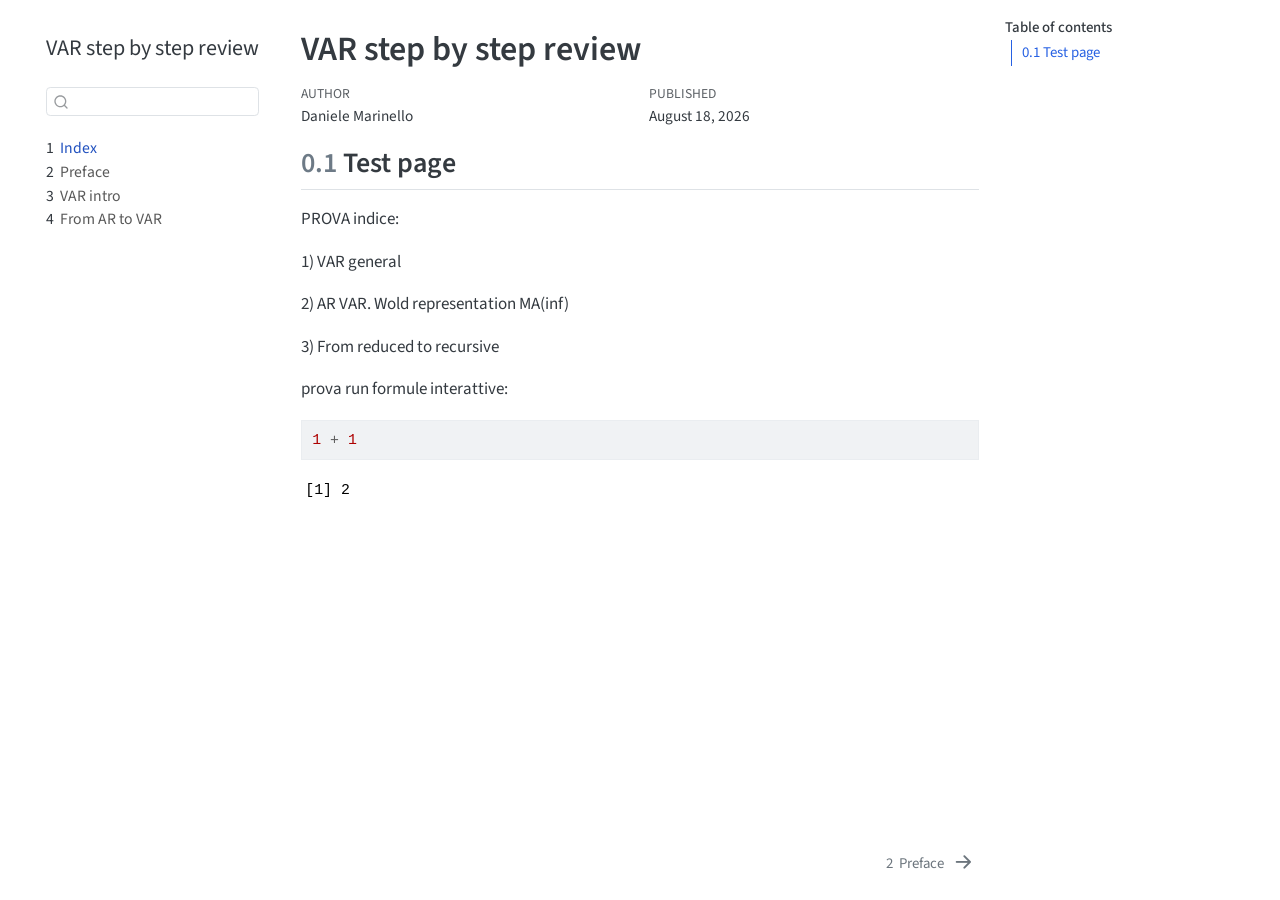
==== index.html @ 7cda6bf6 "Built site for gh-pages" ====
<!DOCTYPE html>
<html xmlns="http://www.w3.org/1999/xhtml" lang="en" xml:lang="en"><head>

<meta charset="utf-8">
<meta name="generator" content="quarto-1.9.37">

<meta name="viewport" content="width=device-width, initial-scale=1.0, user-scalable=yes">

<meta name="author" content="Daniele Marinello">
<meta name="dcterms.date" content="2026-08-18">

<title>VAR step by step review</title>
<style>
/* Default styles provided by pandoc.
** See https://pandoc.org/MANUAL.html#variables-for-html for config info.
*/
code{white-space: pre-wrap;}
span.smallcaps{font-variant: small-caps;}
div.columns{display: flex; gap: min(4vw, 1.5em);}
div.column{flex: auto; overflow-x: auto;}
div.hanging-indent{margin-left: 1.5em; text-indent: -1.5em;}
ul.task-list{list-style: none;}
ul.task-list li input[type="checkbox"] {
  width: 0.8em;
  margin: 0 0.8em 0.2em -1em; /* quarto-specific, see https://github.com/quarto-dev/quarto-cli/issues/4556 */ 
  vertical-align: middle;
}
/* CSS for syntax highlighting */
html { -webkit-text-size-adjust: 100%; }
pre > code.sourceCode { white-space: pre; position: relative; }
pre > code.sourceCode > span { display: inline-block; line-height: 1.25; }
pre > code.sourceCode > span:empty { height: 1.2em; }
.sourceCode { overflow: visible; }
code.sourceCode > span { color: inherit; text-decoration: inherit; }
div.sourceCode { margin: 1em 0; }
pre.sourceCode { margin: 0; }
@media screen {
div.sourceCode { overflow: auto; }
}
@media print {
pre > code.sourceCode { white-space: pre-wrap; }
pre > code.sourceCode > span { text-indent: -5em; padding-left: 5em; }
}
pre.numberSource code
  { counter-reset: source-line 0; }
pre.numberSource code > span
  { position: relative; left: -4em; counter-increment: source-line; }
pre.numberSource code > span > a:first-child::before
  { content: counter(source-line);
    position: relative; left: -1em; text-align: right; vertical-align: baseline;
    border: none; display: inline-block;
    -webkit-touch-callout: none; -webkit-user-select: none;
    -khtml-user-select: none; -moz-user-select: none;
    -ms-user-select: none; user-select: none;
    padding: 0 4px; width: 4em;
  }
pre.numberSource { margin-left: 3em;  padding-left: 4px; }
div.sourceCode
  {   }
@media screen {
pre > code.sourceCode > span > a:first-child::before { text-decoration: underline; }
}
</style>


<script src="site_libs/quarto-nav/quarto-nav.js"></script>
<script src="site_libs/quarto-nav/headroom.min.js"></script>
<script src="site_libs/clipboard/clipboard.min.js"></script>
<script src="site_libs/quarto-search/autocomplete.umd.js"></script>
<script src="site_libs/quarto-search/fuse.min.js"></script>
<script src="site_libs/quarto-search/quarto-search.js"></script>
<meta name="quarto:offset" content="./">
<link href="./preface.html" rel="next">
<script src="site_libs/quarto-html/quarto.js" type="module"></script>
<script src="site_libs/quarto-html/tabsets/tabsets.js" type="module"></script>
<script src="site_libs/quarto-html/popper.min.js"></script>
<script src="site_libs/quarto-html/tippy.umd.min.js"></script>
<script src="site_libs/quarto-html/anchor.min.js"></script>
<link href="site_libs/quarto-html/tippy.css" rel="stylesheet">
<link href="site_libs/quarto-html/quarto-syntax-highlighting-7f8f88aac4f3542376d5c11b86a4c14d.css" rel="stylesheet" id="quarto-text-highlighting-styles">
<script src="site_libs/bootstrap/bootstrap.min.js"></script>
<link href="site_libs/bootstrap/bootstrap-icons.css" rel="stylesheet">
<link href="site_libs/bootstrap/bootstrap-5ccb035bea26c1e21f80f44cf7c27909.min.css" rel="stylesheet" append-hash="true" id="quarto-bootstrap" data-mode="light">
<script id="quarto-search-options" type="application/json">{
  "location": "sidebar",
  "copy-button": false,
  "collapse-after": 3,
  "panel-placement": "start",
  "type": "textbox",
  "limit": 50,
  "keyboard-shortcut": [
    "f",
    "/",
    "s"
  ],
  "show-item-context": false,
  "language": {
    "search-no-results-text": "No results",
    "search-matching-documents-text": "matching documents",
    "search-copy-link-title": "Copy link to search",
    "search-hide-matches-text": "Hide additional matches",
    "search-more-match-text": "more match in this document",
    "search-more-matches-text": "more matches in this document",
    "search-clear-button-title": "Clear",
    "search-text-placeholder": "",
    "search-detached-cancel-button-title": "Cancel",
    "search-submit-button-title": "Submit",
    "search-label": "Search"
  }
}</script>


<link rel="stylesheet" href="styles.css">
</head>

<body class="nav-sidebar floating quarto-light">

<div id="quarto-search-results"></div>
  <header id="quarto-header" class="headroom fixed-top">
  <nav class="quarto-secondary-nav">
    <div class="container-fluid d-flex">
      <button type="button" class="quarto-btn-toggle btn" data-bs-toggle="collapse" role="button" data-bs-target=".quarto-sidebar-collapse-item" aria-controls="quarto-sidebar" aria-expanded="false" aria-label="Toggle sidebar navigation" onclick="if (window.quartoToggleHeadroom) { window.quartoToggleHeadroom(); }">
        <i class="bi bi-layout-text-sidebar-reverse"></i>
      </button>
        <nav class="quarto-page-breadcrumbs" aria-label="breadcrumb"><ol class="breadcrumb"><li class="breadcrumb-item"><a href="./index.html"><span class="chapter-number">1</span>&nbsp; <span class="chapter-title">Index</span></a></li></ol></nav>
        <a class="flex-grow-1" role="navigation" data-bs-toggle="collapse" data-bs-target=".quarto-sidebar-collapse-item" aria-controls="quarto-sidebar" aria-expanded="false" aria-label="Toggle sidebar navigation" onclick="if (window.quartoToggleHeadroom) { window.quartoToggleHeadroom(); }">      
        </a>
      <button type="button" class="btn quarto-search-button" aria-label="Search" onclick="window.quartoOpenSearch();">
        <i class="bi bi-search"></i>
      </button>
    </div>
  </nav>
</header>
<!-- content -->
<div id="quarto-content" class="quarto-container page-columns page-rows-contents page-layout-article">
<!-- sidebar -->
  <nav id="quarto-sidebar" class="sidebar collapse collapse-horizontal quarto-sidebar-collapse-item sidebar-navigation floating overflow-auto">
    <div class="pt-lg-2 mt-2 text-left sidebar-header">
    <div class="sidebar-title mb-0 py-0">
      <a href="./">VAR step by step review</a> 
    </div>
      </div>
        <div class="mt-2 flex-shrink-0 align-items-center">
        <div class="sidebar-search">
        <div id="quarto-search" class="" title="Search"></div>
        </div>
        </div>
    <div class="sidebar-menu-container"> 
    <ul class="list-unstyled mt-1">
        <li class="sidebar-item">
  <div class="sidebar-item-container"> 
  <a href="./index.html" class="sidebar-item-text sidebar-link active">
 <span class="menu-text"><span class="chapter-number">1</span>&nbsp; <span class="chapter-title">Index</span></span></a>
  </div>
</li>
        <li class="sidebar-item">
  <div class="sidebar-item-container"> 
  <a href="./preface.html" class="sidebar-item-text sidebar-link">
 <span class="menu-text"><span class="chapter-number">2</span>&nbsp; <span class="chapter-title">Preface</span></span></a>
  </div>
</li>
        <li class="sidebar-item">
  <div class="sidebar-item-container"> 
  <a href="./01-what-is-var.html" class="sidebar-item-text sidebar-link">
 <span class="menu-text"><span class="chapter-number">3</span>&nbsp; <span class="chapter-title">VAR intro</span></span></a>
  </div>
</li>
        <li class="sidebar-item">
  <div class="sidebar-item-container"> 
  <a href="./02-from-ar-to-var.html" class="sidebar-item-text sidebar-link">
 <span class="menu-text"><span class="chapter-number">4</span>&nbsp; <span class="chapter-title">From AR to VAR</span></span></a>
  </div>
</li>
    </ul>
    </div>
</nav>
<div id="quarto-sidebar-glass" class="quarto-sidebar-collapse-item" data-bs-toggle="collapse" data-bs-target=".quarto-sidebar-collapse-item"></div>
<!-- margin-sidebar -->
    <div id="quarto-margin-sidebar" class="sidebar margin-sidebar">
        <nav id="TOC" role="doc-toc" class="toc-active">
    <h2 id="toc-title">Table of contents</h2>
   
  <ul>
  <li><a href="#test-page" id="toc-test-page" class="nav-link active" data-scroll-target="#test-page"><span class="header-section-number">0.1</span> Test page</a></li>
  </ul>
</nav>
    </div>
<!-- main -->
<main class="content" id="quarto-document-content">

<header id="title-block-header" class="quarto-title-block default">
<div class="quarto-title">
<h1 class="title">VAR step by step review</h1>
</div>



<div class="quarto-title-meta">

    <div>
    <div class="quarto-title-meta-heading">Author</div>
    <div class="quarto-title-meta-contents">
             <p>Daniele Marinello </p>
          </div>
  </div>
    
    <div>
    <div class="quarto-title-meta-heading">Published</div>
    <div class="quarto-title-meta-contents">
      <p class="date">August 18, 2026</p>
    </div>
  </div>
  
    
  </div>
  


</header>


<section id="test-page" class="level2" data-number="0.1">
<h2 data-number="0.1" class="anchored" data-anchor-id="test-page"><span class="header-section-number">0.1</span> Test page</h2>
<p>PROVA indice:</p>
<p>1) VAR general</p>
<p>2) AR VAR. Wold representation MA(inf)</p>
<p>3) From reduced to recursive</p>
<p>prova run formule interattive:</p>
<div class="cell">
<div class="code-copy-outer-scaffold"><div class="sourceCode cell-code" id="cb1"><pre class="sourceCode r code-with-copy"><code class="sourceCode r"><span id="cb1-1"><a href="#cb1-1" aria-hidden="true" tabindex="-1"></a><span class="dv">1</span> <span class="sc">+</span> <span class="dv">1</span></span></code></pre></div><button title="Copy to Clipboard" class="code-copy-button"><i class="bi"></i></button></div>
<div class="cell-output cell-output-stdout">
<pre><code>[1] 2</code></pre>
</div>
</div>


</section>

</main> <!-- /main -->
<script id="quarto-html-after-body" type="application/javascript">
  window.document.addEventListener("DOMContentLoaded", function (event) {
    const icon = "";
    const anchorJS = new window.AnchorJS();
    anchorJS.options = {
      placement: 'right',
      icon: icon
    };
    anchorJS.add('.anchored');
    const isCodeAnnotation = (el) => {
      for (const clz of el.classList) {
        if (clz.startsWith('code-annotation-')) {                     
          return true;
        }
      }
      return false;
    }
    const onCopySuccess = function(e) {
      // button target
      const button = e.trigger;
      // don't keep focus
      button.blur();
      // flash "checked"
      button.classList.add('code-copy-button-checked');
      var currentTitle = button.getAttribute("title");
      button.setAttribute("title", "Copied!");
      let tooltip;
      if (window.bootstrap) {
        button.setAttribute("data-bs-toggle", "tooltip");
        button.setAttribute("data-bs-placement", "left");
        button.setAttribute("data-bs-title", "Copied!");
        tooltip = new bootstrap.Tooltip(button, 
          { trigger: "manual", 
            customClass: "code-copy-button-tooltip",
            offset: [0, -8]});
        tooltip.show();    
      }
      setTimeout(function() {
        if (tooltip) {
          tooltip.hide();
          button.removeAttribute("data-bs-title");
          button.removeAttribute("data-bs-toggle");
          button.removeAttribute("data-bs-placement");
        }
        button.setAttribute("title", currentTitle);
        button.classList.remove('code-copy-button-checked');
      }, 1000);
      // clear code selection
      e.clearSelection();
    }
    const getTextToCopy = function(trigger) {
      const outerScaffold = trigger.parentElement.cloneNode(true);
      const codeEl = outerScaffold.querySelector('code');
      for (const childEl of codeEl.children) {
        if (isCodeAnnotation(childEl)) {
          childEl.remove();
        }
      }
      return codeEl.innerText;
    }
    const clipboard = new window.ClipboardJS('.code-copy-button:not([data-in-quarto-modal])', {
      text: getTextToCopy
    });
    clipboard.on('success', onCopySuccess);
    if (window.document.getElementById('quarto-embedded-source-code-modal')) {
      const clipboardModal = new window.ClipboardJS('.code-copy-button[data-in-quarto-modal]', {
        text: getTextToCopy,
        container: window.document.getElementById('quarto-embedded-source-code-modal')
      });
      clipboardModal.on('success', onCopySuccess);
    }
      var localhostRegex = new RegExp(/^(?:http|https):\/\/localhost\:?[0-9]*\//);
      var mailtoRegex = new RegExp(/^mailto:/);
        var filterRegex = new RegExp('/' + window.location.host + '/');
      var isInternal = (href) => {
          return filterRegex.test(href) || localhostRegex.test(href) || mailtoRegex.test(href);
      }
      // Inspect non-navigation links and adorn them if external
     var links = window.document.querySelectorAll('a[href]:not(.nav-link):not(.navbar-brand):not(.toc-action):not(.sidebar-link):not(.sidebar-item-toggle):not(.pagination-link):not(.no-external):not([aria-hidden]):not(.dropdown-item):not(.quarto-navigation-tool):not(.about-link)');
      for (var i=0; i<links.length; i++) {
        const link = links[i];
        if (!isInternal(link.href)) {
          // undo the damage that might have been done by quarto-nav.js in the case of
          // links that we want to consider external
          if (link.dataset.originalHref !== undefined) {
            link.href = link.dataset.originalHref;
          }
        }
      }
    function tippyHover(el, contentFn, onTriggerFn, onUntriggerFn) {
      const config = {
        allowHTML: true,
        maxWidth: 500,
        delay: 100,
        arrow: false,
        appendTo: function(el) {
            return el.parentElement;
        },
        interactive: true,
        interactiveBorder: 10,
        theme: 'quarto',
        placement: 'bottom-start',
      };
      if (contentFn) {
        config.content = contentFn;
      }
      if (onTriggerFn) {
        config.onTrigger = onTriggerFn;
      }
      if (onUntriggerFn) {
        config.onUntrigger = onUntriggerFn;
      }
      window.tippy(el, config); 
    }
    const noterefs = window.document.querySelectorAll('a[role="doc-noteref"]');
    for (var i=0; i<noterefs.length; i++) {
      const ref = noterefs[i];
      tippyHover(ref, function() {
        // use id or data attribute instead here
        let href = ref.getAttribute('data-footnote-href') || ref.getAttribute('href');
        try { href = new URL(href).hash; } catch {}
        const id = href.replace(/^#\/?/, "");
        const note = window.document.getElementById(id);
        if (note) {
          return note.innerHTML;
        } else {
          return "";
        }
      });
    }
    const xrefs = window.document.querySelectorAll('a.quarto-xref');
    const processXRef = (id, note) => {
      // Strip column container classes
      const stripColumnClz = (el) => {
        el.classList.remove("page-full", "page-columns");
        if (el.children) {
          for (const child of el.children) {
            stripColumnClz(child);
          }
        }
      }
      stripColumnClz(note)
      if (id === null || id.startsWith('sec-')) {
        // Special case sections, only their first couple elements
        const container = document.createElement("div");
        if (note.children && note.children.length > 2) {
          container.appendChild(note.children[0].cloneNode(true));
          for (let i = 1; i < note.children.length; i++) {
            const child = note.children[i];
            if (child.tagName === "P" && child.innerText === "") {
              continue;
            } else {
              container.appendChild(child.cloneNode(true));
              break;
            }
          }
          if (window.Quarto?.typesetMath) {
            window.Quarto.typesetMath(container);
          }
          return container.innerHTML
        } else {
          if (window.Quarto?.typesetMath) {
            window.Quarto.typesetMath(note);
          }
          return note.innerHTML;
        }
      } else {
        // Remove any anchor links if they are present
        const anchorLink = note.querySelector('a.anchorjs-link');
        if (anchorLink) {
          anchorLink.remove();
        }
        if (window.Quarto?.typesetMath) {
          window.Quarto.typesetMath(note);
        }
        if (note.classList.contains("callout")) {
          return note.outerHTML;
        } else {
          return note.innerHTML;
        }
      }
    }
    for (var i=0; i<xrefs.length; i++) {
      const xref = xrefs[i];
      tippyHover(xref, undefined, function(instance) {
        instance.disable();
        let url = xref.getAttribute('href');
        let hash = undefined; 
        if (url.startsWith('#')) {
          hash = url;
        } else {
          try { hash = new URL(url).hash; } catch {}
        }
        if (hash) {
          const id = hash.replace(/^#\/?/, "");
          const note = window.document.getElementById(id);
          if (note !== null) {
            try {
              const html = processXRef(id, note.cloneNode(true));
              instance.setContent(html);
            } finally {
              instance.enable();
              instance.show();
            }
          } else {
            // See if we can fetch this
            fetch(url.split('#')[0])
            .then(res => res.text())
            .then(html => {
              const parser = new DOMParser();
              const htmlDoc = parser.parseFromString(html, "text/html");
              const note = htmlDoc.getElementById(id);
              if (note !== null) {
                const html = processXRef(id, note);
                instance.setContent(html);
              } 
            }).finally(() => {
              instance.enable();
              instance.show();
            });
          }
        } else {
          // See if we can fetch a full url (with no hash to target)
          // This is a special case and we should probably do some content thinning / targeting
          fetch(url)
          .then(res => res.text())
          .then(html => {
            const parser = new DOMParser();
            const htmlDoc = parser.parseFromString(html, "text/html");
            const note = htmlDoc.querySelector('main.content');
            if (note !== null) {
              // This should only happen for chapter cross references
              // (since there is no id in the URL)
              // remove the first header
              if (note.children.length > 0 && note.children[0].tagName === "HEADER") {
                note.children[0].remove();
              }
              const html = processXRef(null, note);
              instance.setContent(html);
            } 
          }).finally(() => {
            instance.enable();
            instance.show();
          });
        }
      }, function(instance) {
      });
    }
        let selectedAnnoteEl;
        const selectorForAnnotation = ( cell, annotation) => {
          let cellAttr = 'data-code-cell="' + cell + '"';
          let lineAttr = 'data-code-annotation="' +  annotation + '"';
          const selector = 'span[' + cellAttr + '][' + lineAttr + ']';
          return selector;
        }
        const selectCodeLines = (annoteEl) => {
          const doc = window.document;
          const targetCell = annoteEl.getAttribute("data-target-cell");
          const targetAnnotation = annoteEl.getAttribute("data-target-annotation");
          const annoteSpan = window.document.querySelector(selectorForAnnotation(targetCell, targetAnnotation));
          const lines = annoteSpan.getAttribute("data-code-lines").split(",");
          const lineIds = lines.map((line) => {
            return targetCell + "-" + line;
          })
          let top = null;
          let height = null;
          let parent = null;
          if (lineIds.length > 0) {
              //compute the position of the single el (top and bottom and make a div)
              const el = window.document.getElementById(lineIds[0]);
              top = el.offsetTop;
              height = el.offsetHeight;
              parent = el.parentElement.parentElement;
            if (lineIds.length > 1) {
              const lastEl = window.document.getElementById(lineIds[lineIds.length - 1]);
              const bottom = lastEl.offsetTop + lastEl.offsetHeight;
              height = bottom - top;
            }
            if (top !== null && height !== null && parent !== null) {
              // cook up a div (if necessary) and position it 
              let div = window.document.getElementById("code-annotation-line-highlight");
              if (div === null) {
                div = window.document.createElement("div");
                div.setAttribute("id", "code-annotation-line-highlight");
                div.style.position = 'absolute';
                parent.appendChild(div);
              }
              div.style.top = top - 2 + "px";
              div.style.height = height + 4 + "px";
              div.style.left = 0;
              let gutterDiv = window.document.getElementById("code-annotation-line-highlight-gutter");
              if (gutterDiv === null) {
                gutterDiv = window.document.createElement("div");
                gutterDiv.setAttribute("id", "code-annotation-line-highlight-gutter");
                gutterDiv.style.position = 'absolute';
                const codeCell = window.document.getElementById(targetCell);
                const gutter = codeCell.querySelector('.code-annotation-gutter');
                gutter.appendChild(gutterDiv);
              }
              gutterDiv.style.top = top - 2 + "px";
              gutterDiv.style.height = height + 4 + "px";
            }
            selectedAnnoteEl = annoteEl;
          }
        };
        const unselectCodeLines = () => {
          const elementsIds = ["code-annotation-line-highlight", "code-annotation-line-highlight-gutter"];
          elementsIds.forEach((elId) => {
            const div = window.document.getElementById(elId);
            if (div) {
              div.remove();
            }
          });
          selectedAnnoteEl = undefined;
        };
          // Handle positioning of the toggle
      window.addEventListener(
        "resize",
        throttle(() => {
          elRect = undefined;
          if (selectedAnnoteEl) {
            selectCodeLines(selectedAnnoteEl);
          }
        }, 10)
      );
      function throttle(fn, ms) {
      let throttle = false;
      let timer;
        return (...args) => {
          if(!throttle) { // first call gets through
              fn.apply(this, args);
              throttle = true;
          } else { // all the others get throttled
              if(timer) clearTimeout(timer); // cancel #2
              timer = setTimeout(() => {
                fn.apply(this, args);
                timer = throttle = false;
              }, ms);
          }
        };
      }
        // Attach click handler to the DT
        const annoteDls = window.document.querySelectorAll('dt[data-target-cell]');
        for (const annoteDlNode of annoteDls) {
          annoteDlNode.addEventListener('click', (event) => {
            const clickedEl = event.target;
            if (clickedEl !== selectedAnnoteEl) {
              unselectCodeLines();
              const activeEl = window.document.querySelector('dt[data-target-cell].code-annotation-active');
              if (activeEl) {
                activeEl.classList.remove('code-annotation-active');
              }
              selectCodeLines(clickedEl);
              clickedEl.classList.add('code-annotation-active');
            } else {
              // Unselect the line
              unselectCodeLines();
              clickedEl.classList.remove('code-annotation-active');
            }
          });
        }
    const findCites = (el) => {
      const parentEl = el.parentElement;
      if (parentEl) {
        const cites = parentEl.dataset.cites;
        if (cites) {
          return {
            el,
            cites: cites.split(' ')
          };
        } else {
          return findCites(el.parentElement)
        }
      } else {
        return undefined;
      }
    };
    var bibliorefs = window.document.querySelectorAll('a[role="doc-biblioref"]');
    for (var i=0; i<bibliorefs.length; i++) {
      const ref = bibliorefs[i];
      const citeInfo = findCites(ref);
      if (citeInfo) {
        tippyHover(citeInfo.el, function() {
          var popup = window.document.createElement('div');
          citeInfo.cites.forEach(function(cite) {
            var citeDiv = window.document.createElement('div');
            citeDiv.classList.add('hanging-indent');
            citeDiv.classList.add('csl-entry');
            var biblioDiv = window.document.getElementById('ref-' + cite);
            if (biblioDiv) {
              citeDiv.innerHTML = biblioDiv.innerHTML;
            }
            popup.appendChild(citeDiv);
          });
          return popup.innerHTML;
        });
      }
    }
  });
  </script>
<nav class="page-navigation">
  <div class="nav-page nav-page-previous">
  </div>
  <div class="nav-page nav-page-next">
      <a href="./preface.html" class="pagination-link" aria-label="Preface">
        <span class="nav-page-text"><span class="chapter-number">2</span>&nbsp; <span class="chapter-title">Preface</span></span> <i class="bi bi-arrow-right-short"></i>
      </a>
  </div>
</nav>
</div> <!-- /content -->




</body></html>
---- site_libs/quarto-html/tippy.css ----
.tippy-box[data-animation=fade][data-state=hidden]{opacity:0}[data-tippy-root]{max-width:calc(100vw - 10px)}.tippy-box{position:relative;background-color:#333;color:#fff;border-radius:4px;font-size:14px;line-height:1.4;white-space:normal;outline:0;transition-property:transform,visibility,opacity}.tippy-box[data-placement^=top]>.tippy-arrow{bottom:0}.tippy-box[data-placement^=top]>.tippy-arrow:before{bottom:-7px;left:0;border-width:8px 8px 0;border-top-color:initial;transform-origin:center top}.tippy-box[data-placement^=bottom]>.tippy-arrow{top:0}.tippy-box[data-placement^=bottom]>.tippy-arrow:before{top:-7px;left:0;border-width:0 8px 8px;border-bottom-color:initial;transform-origin:center bottom}.tippy-box[data-placement^=left]>.tippy-arrow{right:0}.tippy-box[data-placement^=left]>.tippy-arrow:before{border-width:8px 0 8px 8px;border-left-color:initial;right:-7px;transform-origin:center left}.tippy-box[data-placement^=right]>.tippy-arrow{left:0}.tippy-box[data-placement^=right]>.tippy-arrow:before{left:-7px;border-width:8px 8px 8px 0;border-right-color:initial;transform-origin:center right}.tippy-box[data-inertia][data-state=visible]{transition-timing-function:cubic-bezier(.54,1.5,.38,1.11)}.tippy-arrow{width:16px;height:16px;color:#333}.tippy-arrow:before{content:"";position:absolute;border-color:transparent;border-style:solid}.tippy-content{position:relative;padding:5px 9px;z-index:1}
---- site_libs/quarto-html/quarto-syntax-highlighting-7f8f88aac4f3542376d5c11b86a4c14d.css ----
/* quarto syntax highlight colors */
:root {
  --quarto-hl-ot-color: #003B4F;
  --quarto-hl-at-color: #657422;
  --quarto-hl-ss-color: #20794D;
  --quarto-hl-an-color: #5E5E5E;
  --quarto-hl-fu-color: #4758AB;
  --quarto-hl-st-color: #20794D;
  --quarto-hl-cf-color: #003B4F;
  --quarto-hl-op-color: #5E5E5E;
  --quarto-hl-er-color: #AD0000;
  --quarto-hl-bn-color: #AD0000;
  --quarto-hl-al-color: #AD0000;
  --quarto-hl-va-color: #111111;
  --quarto-hl-bu-color: inherit;
  --quarto-hl-ex-color: inherit;
  --quarto-hl-pp-color: #AD0000;
  --quarto-hl-in-color: #5E5E5E;
  --quarto-hl-vs-color: #20794D;
  --quarto-hl-wa-color: #5E5E5E;
  --quarto-hl-do-color: #5E5E5E;
  --quarto-hl-im-color: #00769E;
  --quarto-hl-ch-color: #20794D;
  --quarto-hl-dt-color: #AD0000;
  --quarto-hl-fl-color: #AD0000;
  --quarto-hl-co-color: #5E5E5E;
  --quarto-hl-cv-color: #5E5E5E;
  --quarto-hl-cn-color: #8f5902;
  --quarto-hl-sc-color: #5E5E5E;
  --quarto-hl-dv-color: #AD0000;
  --quarto-hl-kw-color: #003B4F;
}

/* other quarto variables */
:root {
  --quarto-font-monospace: SFMono-Regular, Menlo, Monaco, Consolas, "Liberation Mono", "Courier New", monospace;
}

/* syntax highlight based on Pandoc's rules */
pre > code.sourceCode > span {
  color: #003B4F;
}

code.sourceCode > span {
  color: #003B4F;
}

div.sourceCode,
div.sourceCode pre.sourceCode {
  color: #003B4F;
}

/* Normal */
code span {
  color: #003B4F;
}

/* Alert */
code span.al {
  color: #AD0000;
  font-style: inherit;
}

/* Annotation */
code span.an {
  color: #5E5E5E;
  font-style: inherit;
}

/* Attribute */
code span.at {
  color: #657422;
  font-style: inherit;
}

/* BaseN */
code span.bn {
  color: #AD0000;
  font-style: inherit;
}

/* BuiltIn */
code span.bu {
  font-style: inherit;
}

/* ControlFlow */
code span.cf {
  color: #003B4F;
  font-weight: bold;
  font-style: inherit;
}

/* Char */
code span.ch {
  color: #20794D;
  font-style: inherit;
}

/* Constant */
code span.cn {
  color: #8f5902;
  font-style: inherit;
}

/* Comment */
code span.co {
  color: #5E5E5E;
  font-style: inherit;
}

/* CommentVar */
code span.cv {
  color: #5E5E5E;
  font-style: italic;
}

/* Documentation */
code span.do {
  color: #5E5E5E;
  font-style: italic;
}

/* DataType */
code span.dt {
  color: #AD0000;
  font-style: inherit;
}

/* DecVal */
code span.dv {
  color: #AD0000;
  font-style: inherit;
}

/* Error */
code span.er {
  color: #AD0000;
  font-style: inherit;
}

/* Extension */
code span.ex {
  font-style: inherit;
}

/* Float */
code span.fl {
  color: #AD0000;
  font-style: inherit;
}

/* Function */
code span.fu {
  color: #4758AB;
  font-style: inherit;
}

/* Import */
code span.im {
  color: #00769E;
  font-style: inherit;
}

/* Information */
code span.in {
  color: #5E5E5E;
  font-style: inherit;
}

/* Keyword */
code span.kw {
  color: #003B4F;
  font-weight: bold;
  font-style: inherit;
}

/* Operator */
code span.op {
  color: #5E5E5E;
  font-style: inherit;
}

/* Other */
code span.ot {
  color: #003B4F;
  font-style: inherit;
}

/* Preprocessor */
code span.pp {
  color: #AD0000;
  font-style: inherit;
}

/* SpecialChar */
code span.sc {
  color: #5E5E5E;
  font-style: inherit;
}

/* SpecialString */
code span.ss {
  color: #20794D;
  font-style: inherit;
}

/* String */
code span.st {
  color: #20794D;
  font-style: inherit;
}

/* Variable */
code span.va {
  color: #111111;
  font-style: inherit;
}

/* VerbatimString */
code span.vs {
  color: #20794D;
  font-style: inherit;
}

/* Warning */
code span.wa {
  color: #5E5E5E;
  font-style: italic;
}

.prevent-inlining {
  content: "</";
}

/*# sourceMappingURL=789ad8cd35626ba772517505b42a116e.css.map */
---- styles.css ----
p {
  text-align: justify;
}
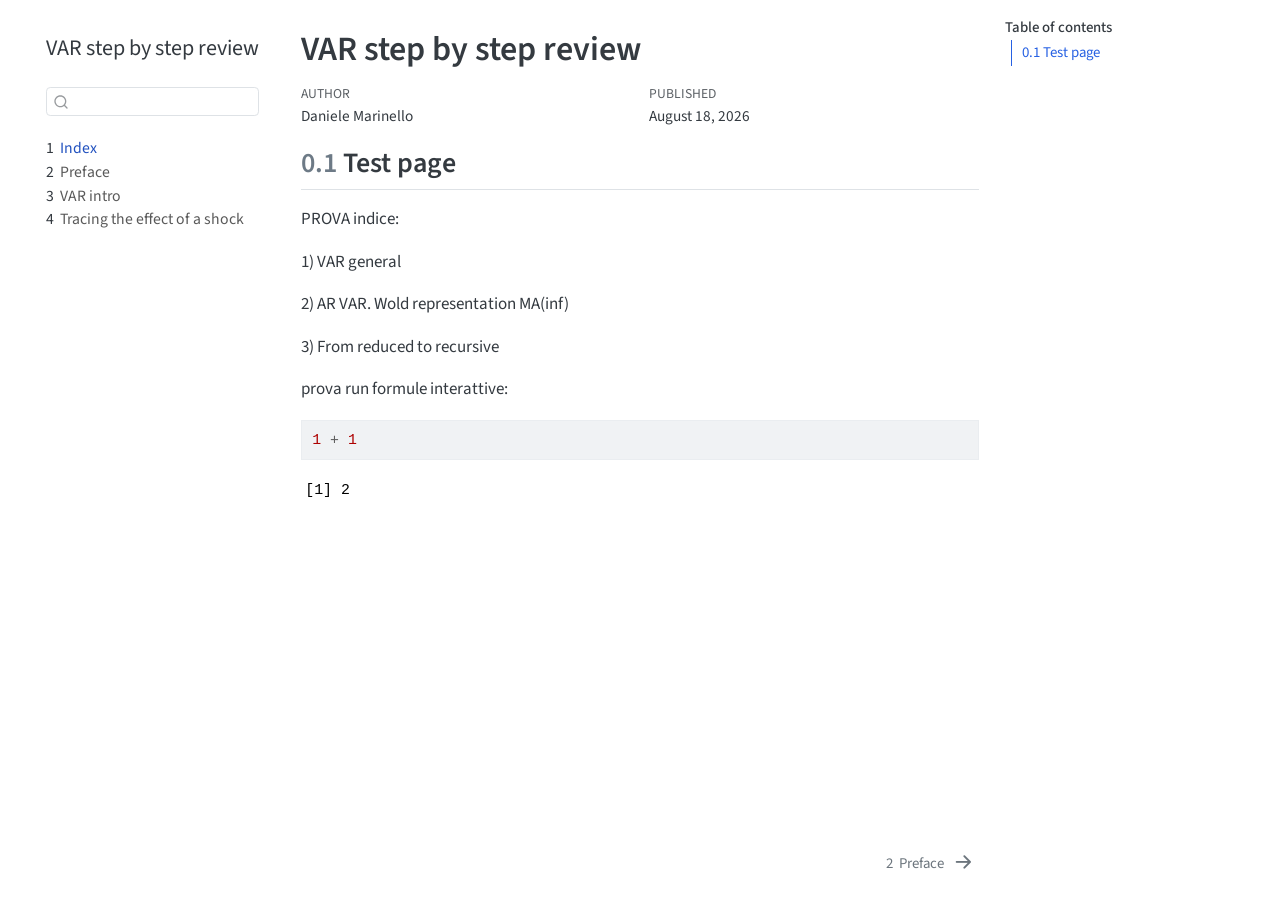
==== commit 82ecdef8: "Built site for gh-pages" ====
--- a/index.html
+++ b/index.html
@@ -168,7 +168,7 @@
         <li class="sidebar-item">
   <div class="sidebar-item-container"> 
   <a href="./02-from-ar-to-var.html" class="sidebar-item-text sidebar-link">
- <span class="menu-text"><span class="chapter-number">4</span>&nbsp; <span class="chapter-title">From AR to VAR</span></span></a>
+ <span class="menu-text"><span class="chapter-number">4</span>&nbsp; <span class="chapter-title">Tracing the effect of a shock</span></span></a>
   </div>
 </li>
     </ul>
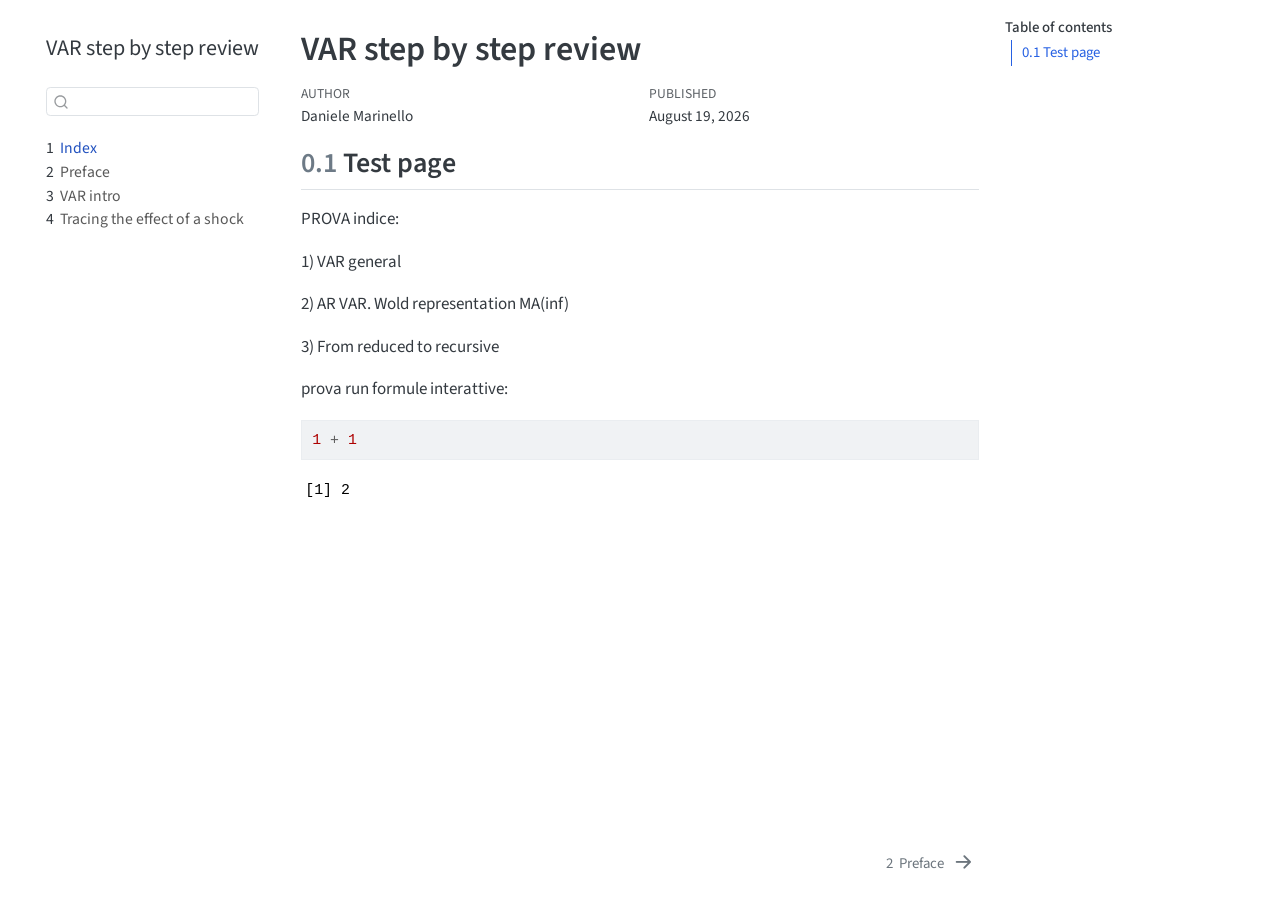
==== commit cf3e8256: "Built site for gh-pages" ====
--- a/index.html
+++ b/index.html
@@ -7,7 +7,7 @@
 <meta name="viewport" content="width=device-width, initial-scale=1.0, user-scalable=yes">
 
 <meta name="author" content="Daniele Marinello">
-<meta name="dcterms.date" content="2026-08-18">
+<meta name="dcterms.date" content="2026-08-19">
 
 <title>VAR step by step review</title>
 <style>
@@ -207,7 +207,7 @@
     <div>
     <div class="quarto-title-meta-heading">Published</div>
     <div class="quarto-title-meta-contents">
-      <p class="date">August 18, 2026</p>
+      <p class="date">August 19, 2026</p>
     </div>
   </div>
   
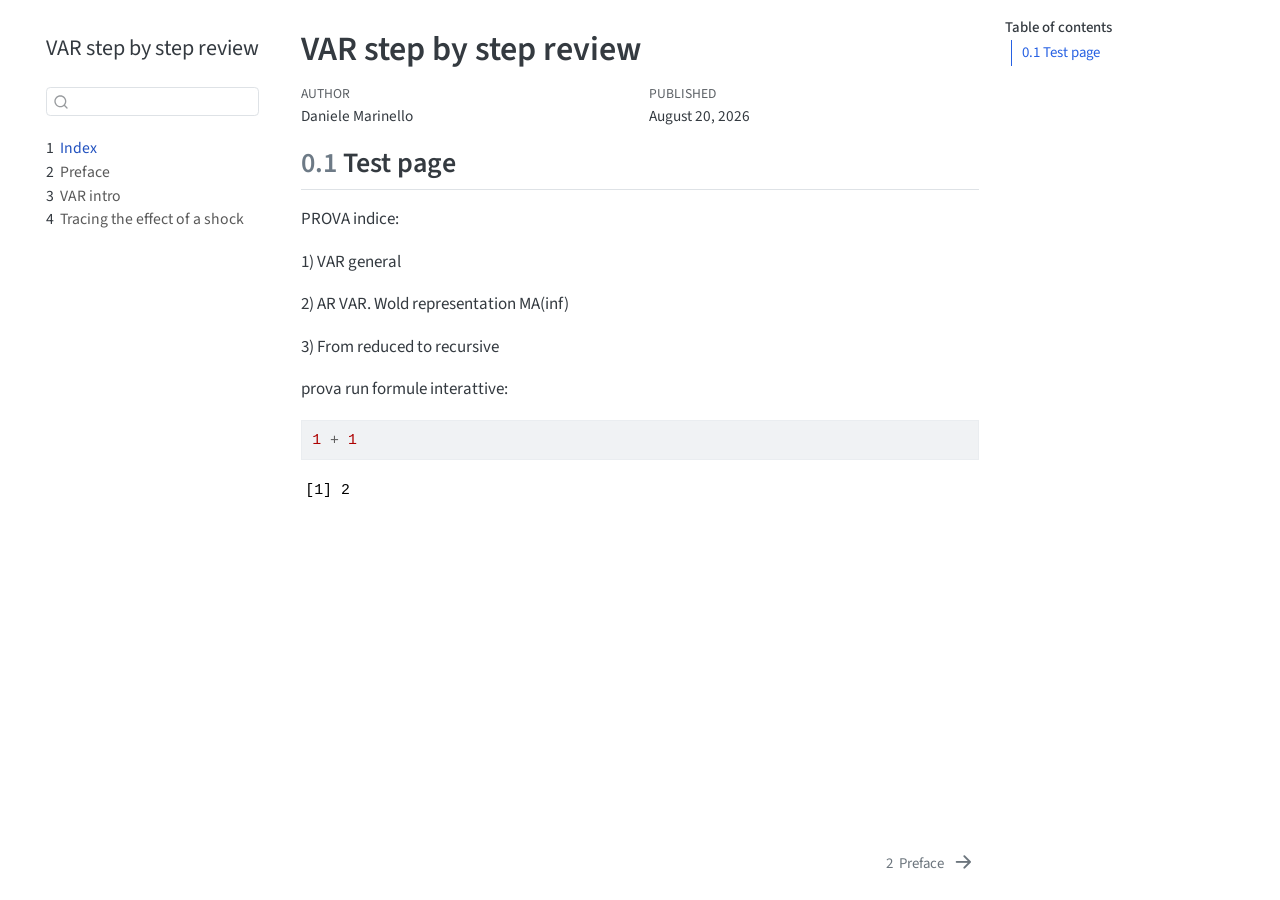
==== commit 4a37f7ac: "Built site for gh-pages" ====
--- a/index.html
+++ b/index.html
@@ -7,7 +7,7 @@
 <meta name="viewport" content="width=device-width, initial-scale=1.0, user-scalable=yes">
 
 <meta name="author" content="Daniele Marinello">
-<meta name="dcterms.date" content="2026-08-19">
+<meta name="dcterms.date" content="2026-08-20">
 
 <title>VAR step by step review</title>
 <style>
@@ -207,7 +207,7 @@
     <div>
     <div class="quarto-title-meta-heading">Published</div>
     <div class="quarto-title-meta-contents">
-      <p class="date">August 19, 2026</p>
+      <p class="date">August 20, 2026</p>
     </div>
   </div>
   
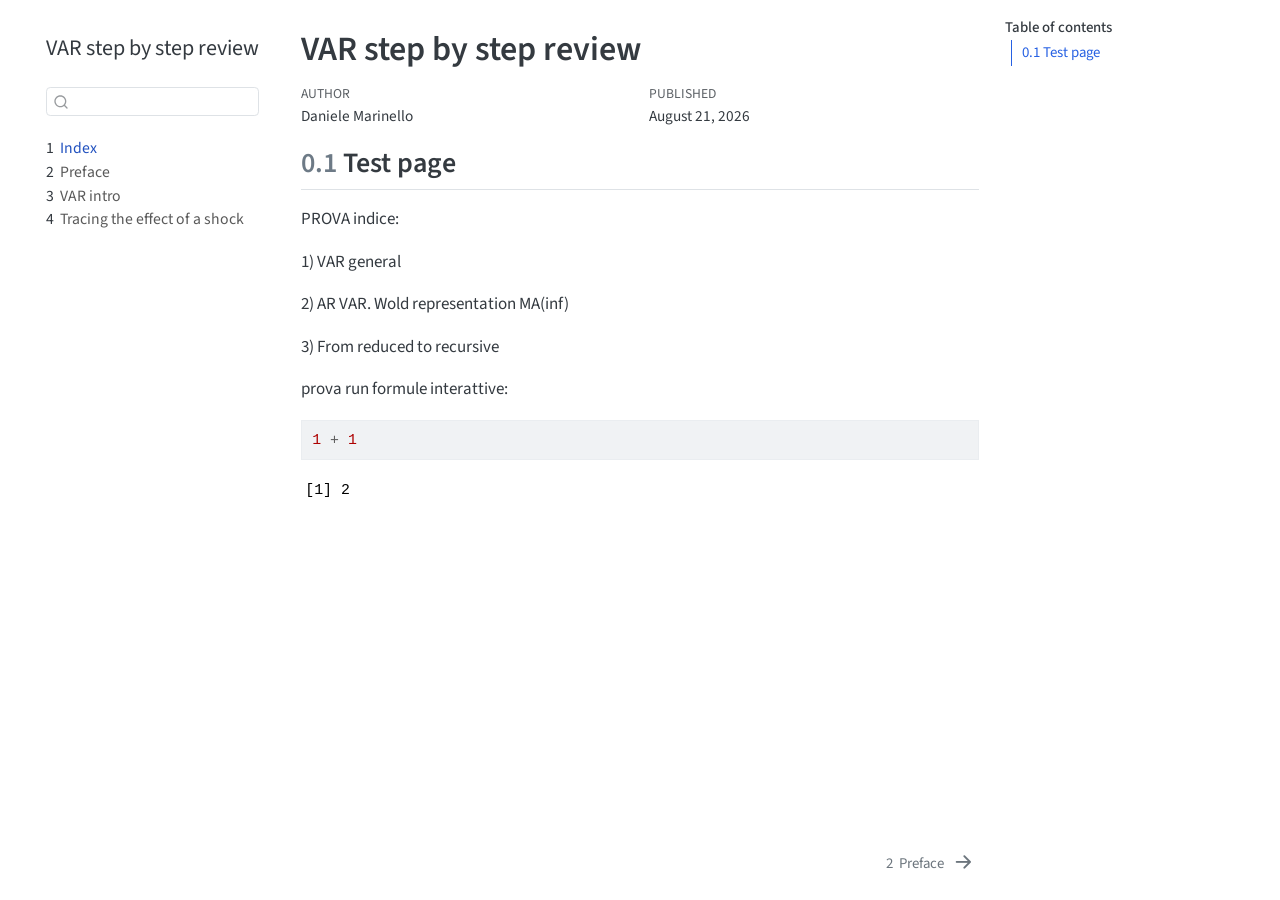
==== commit 7ed12cfb: "Built site for gh-pages" ====
--- a/index.html
+++ b/index.html
@@ -7,7 +7,7 @@
 <meta name="viewport" content="width=device-width, initial-scale=1.0, user-scalable=yes">
 
 <meta name="author" content="Daniele Marinello">
-<meta name="dcterms.date" content="2026-08-20">
+<meta name="dcterms.date" content="2026-08-21">
 
 <title>VAR step by step review</title>
 <style>
@@ -207,7 +207,7 @@
     <div>
     <div class="quarto-title-meta-heading">Published</div>
     <div class="quarto-title-meta-contents">
-      <p class="date">August 20, 2026</p>
+      <p class="date">August 21, 2026</p>
     </div>
   </div>
   
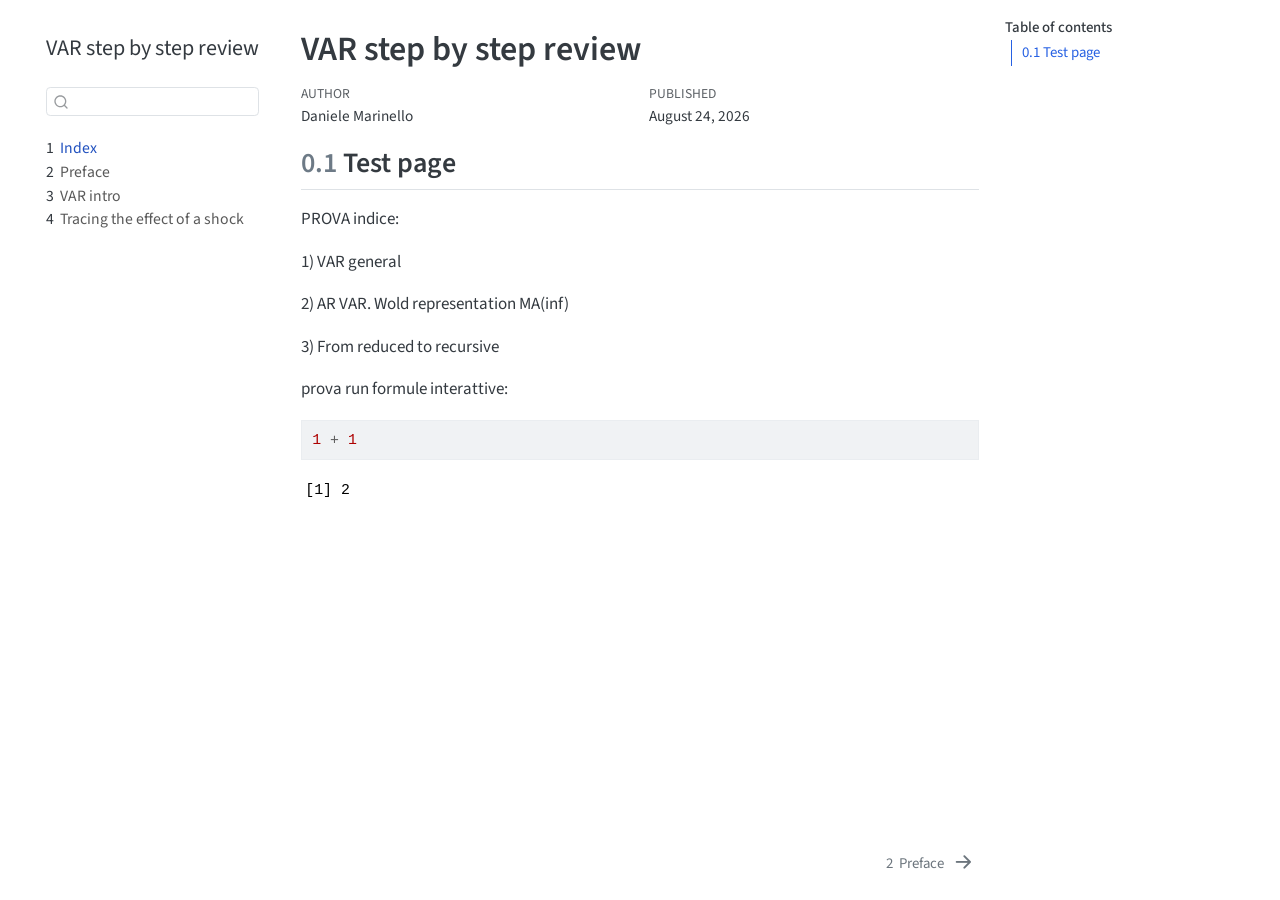
==== commit 9d8dc10e: "Built site for gh-pages" ====
--- a/index.html
+++ b/index.html
@@ -7,7 +7,7 @@
 <meta name="viewport" content="width=device-width, initial-scale=1.0, user-scalable=yes">
 
 <meta name="author" content="Daniele Marinello">
-<meta name="dcterms.date" content="2026-08-21">
+<meta name="dcterms.date" content="2026-08-24">
 
 <title>VAR step by step review</title>
 <style>
@@ -207,7 +207,7 @@
     <div>
     <div class="quarto-title-meta-heading">Published</div>
     <div class="quarto-title-meta-contents">
-      <p class="date">August 21, 2026</p>
+      <p class="date">August 24, 2026</p>
     </div>
   </div>
   
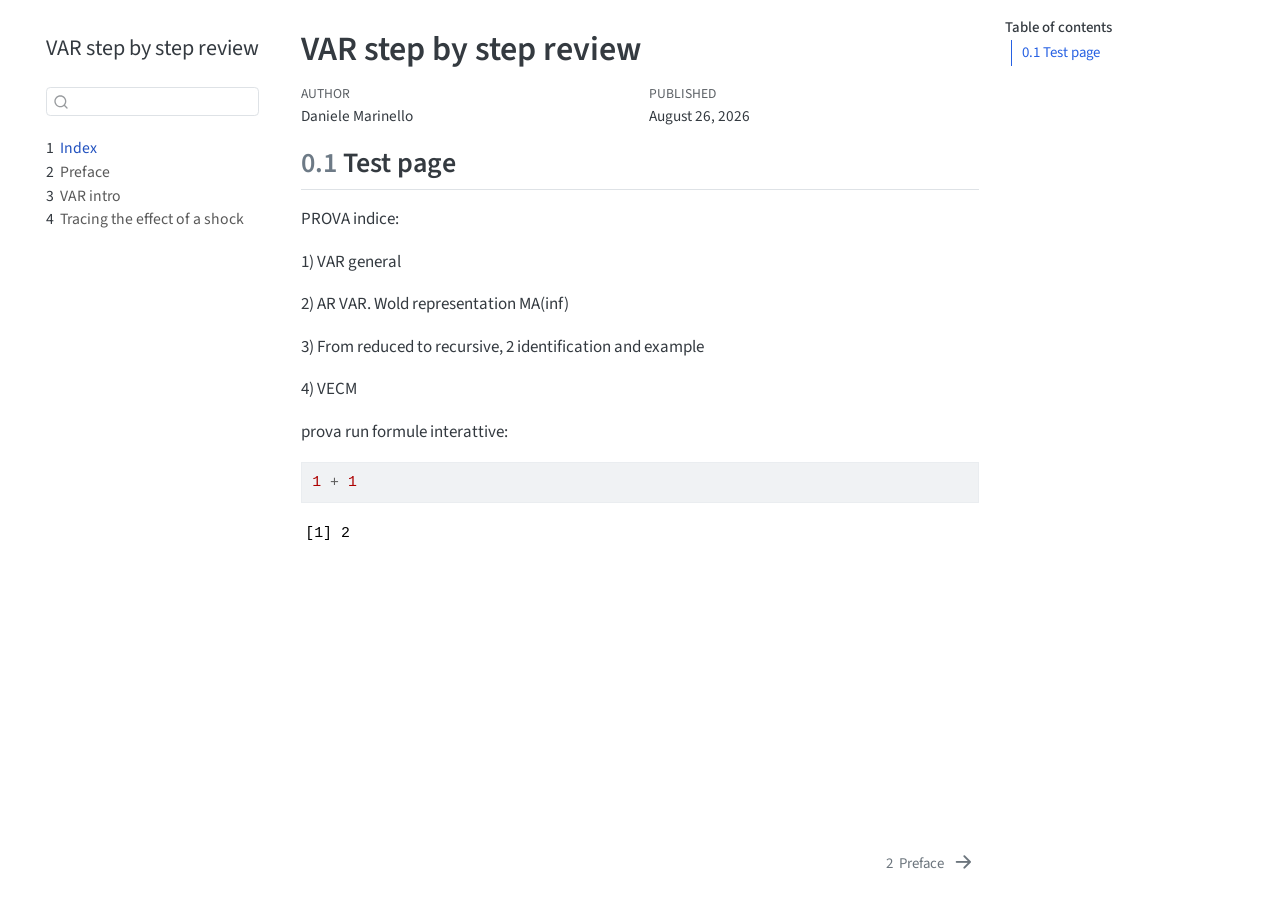
==== commit e79f5128: "Built site for gh-pages" ====
--- a/index.html
+++ b/index.html
@@ -7,7 +7,7 @@
 <meta name="viewport" content="width=device-width, initial-scale=1.0, user-scalable=yes">
 
 <meta name="author" content="Daniele Marinello">
-<meta name="dcterms.date" content="2026-08-24">
+<meta name="dcterms.date" content="2026-08-26">
 
 <title>VAR step by step review</title>
 <style>
@@ -207,7 +207,7 @@
     <div>
     <div class="quarto-title-meta-heading">Published</div>
     <div class="quarto-title-meta-contents">
-      <p class="date">August 24, 2026</p>
+      <p class="date">August 26, 2026</p>
     </div>
   </div>
   
@@ -224,7 +224,8 @@
 <p>PROVA indice:</p>
 <p>1) VAR general</p>
 <p>2) AR VAR. Wold representation MA(inf)</p>
-<p>3) From reduced to recursive</p>
+<p>3) From reduced to recursive, 2 identification and example</p>
+<p>4) VECM</p>
 <p>prova run formule interattive:</p>
 <div class="cell">
 <div class="code-copy-outer-scaffold"><div class="sourceCode cell-code" id="cb1"><pre class="sourceCode r code-with-copy"><code class="sourceCode r"><span id="cb1-1"><a href="#cb1-1" aria-hidden="true" tabindex="-1"></a><span class="dv">1</span> <span class="sc">+</span> <span class="dv">1</span></span></code></pre></div><button title="Copy to Clipboard" class="code-copy-button"><i class="bi"></i></button></div>
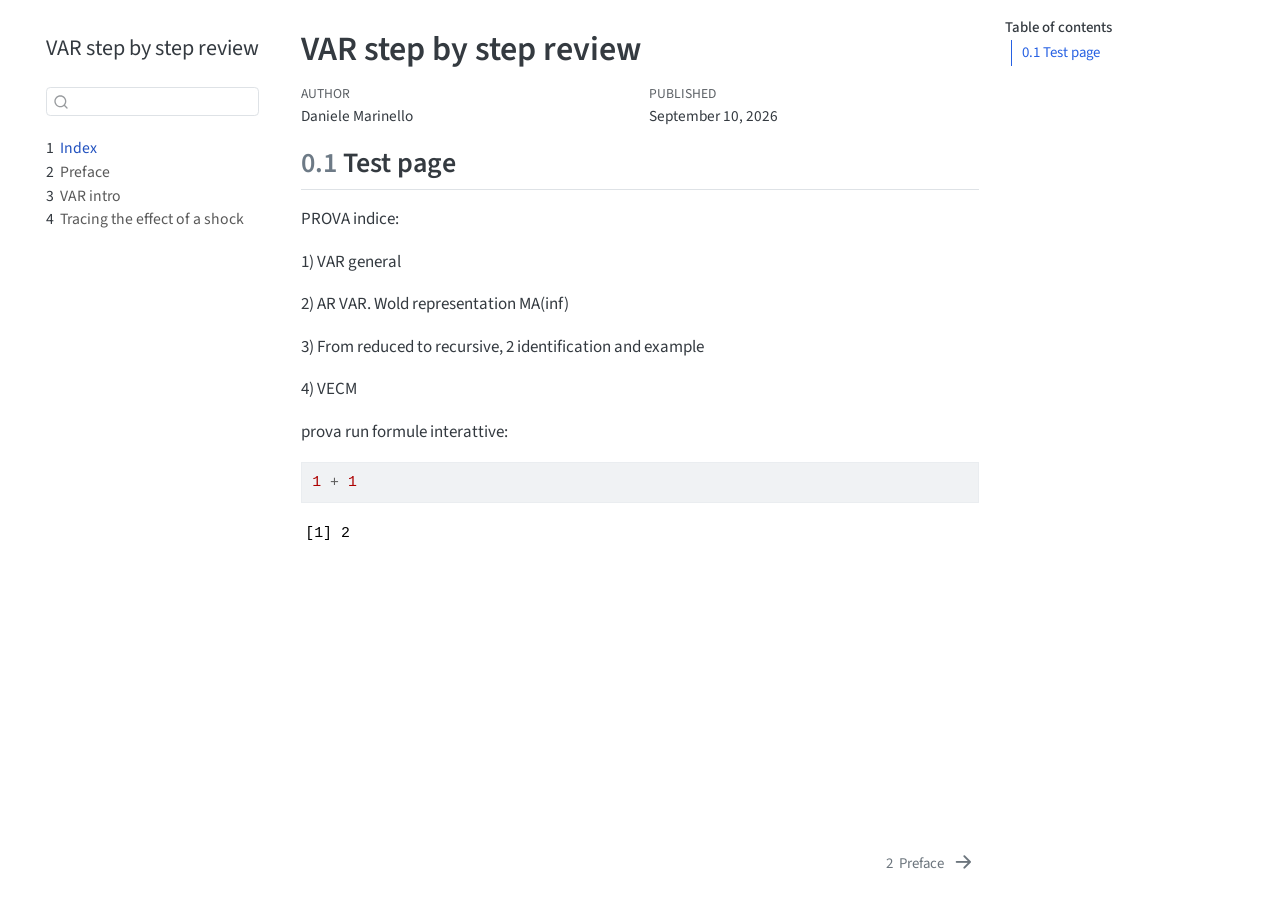
==== commit 614d1143: "Built site for gh-pages" ====
--- a/index.html
+++ b/index.html
@@ -7,7 +7,7 @@
 <meta name="viewport" content="width=device-width, initial-scale=1.0, user-scalable=yes">
 
 <meta name="author" content="Daniele Marinello">
-<meta name="dcterms.date" content="2026-08-26">
+<meta name="dcterms.date" content="2026-09-10">
 
 <title>VAR step by step review</title>
 <style>
@@ -207,7 +207,7 @@
     <div>
     <div class="quarto-title-meta-heading">Published</div>
     <div class="quarto-title-meta-contents">
-      <p class="date">August 26, 2026</p>
+      <p class="date">September 10, 2026</p>
     </div>
   </div>
   
